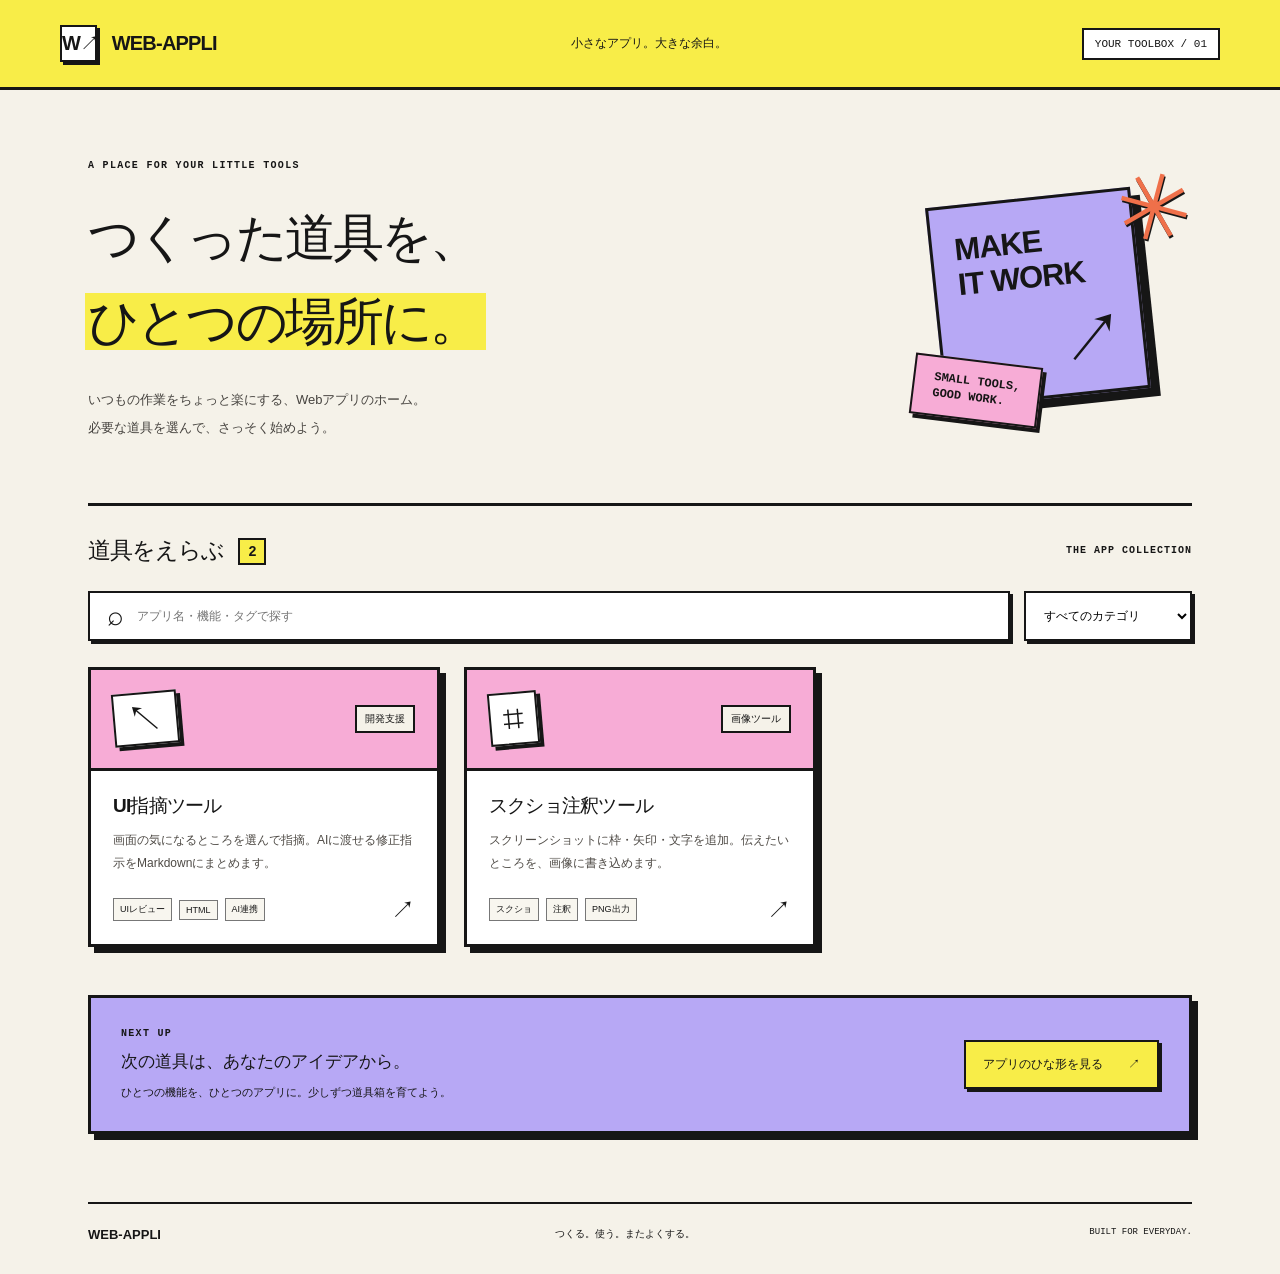
==== index.html @ 0b18ec1f "Add HTML app hub, review tools, and agent workflows" ====
<!doctype html>
<html lang="ja"><head><meta charset="utf-8"><meta name="viewport" content="width=device-width,initial-scale=1"><title>WEB-APPLI — 自分の道具箱</title><link rel="stylesheet" href="assets/home.css"><script defer src="apps/registry.js"></script><script defer src="assets/catalog.js"></script><script defer src="assets/home.js"></script></head>
<body><a class="skip" href="#main">アプリ一覧へ</a>
<header><a class="brand" href="index.html"><span aria-hidden="true">W↗</span> WEB-APPLI</a><span class="header-note">小さなアプリ。大きな余白。</span><span class="edition">YOUR TOOLBOX / 01</span></header>
<main id="main"><section class="hero"><div><p class="eyebrow">A PLACE FOR YOUR LITTLE TOOLS</p><h1>つくった道具を、<br><span>ひとつの場所に。</span></h1><p class="hero-copy">いつもの作業をちょっと楽にする、Webアプリのホーム。<br>必要な道具を選んで、さっそく始めよう。</p></div><div class="hero-art" aria-hidden="true"><div class="art-box">MAKE<br>IT WORK<span>↗</span></div><span class="art-star">✳</span><span class="art-sticker">SMALL TOOLS,<br>GOOD WORK.</span></div></section>
<section class="library" aria-labelledby="apps-title"><div class="section-title"><h2 id="apps-title">道具をえらぶ <span id="app-count">0</span></h2><span>THE APP COLLECTION</span></div>
<div class="toolbar"><label class="search"><span aria-hidden="true">⌕</span><span class="sr-only">アプリを検索</span><input id="search" type="search" placeholder="アプリ名・機能・タグで探す"></label><label><span class="sr-only">カテゴリ</span><select id="category"><option value="">すべてのカテゴリ</option></select></label></div>
<p class="sr-only" id="result-status" role="status"></p><div id="app-grid" class="app-grid"></div>
<div id="empty-state" class="empty" hidden><h3>条件に合う道具がありません。</h3><p>キーワードやカテゴリを変えて探してみてください。</p><button id="reset-search" type="button">検索条件をクリア</button></div>
<noscript>アプリ一覧の表示にはJavaScriptを有効にしてください。</noscript></section>
<aside class="guide"><div><span class="eyebrow">NEXT UP</span><h2>次の道具は、あなたのアイデアから。</h2><p>ひとつの機能を、ひとつのアプリに。少しずつ道具箱を育てよう。</p></div><a href="templates/html-app/index.html">アプリのひな形を見る <span aria-hidden="true">↗</span></a></aside></main>
<footer><strong>WEB-APPLI</strong><span>つくる。使う。またよくする。</span><span>BUILT FOR EVERYDAY.</span></footer></body></html>
---- assets/home.css ----
:root{--ink:#161616;--paper:#f5f2e9;--yellow:#f8ed48;--pink:#f7acd6;--purple:#b7a8f5;--line:3px solid #161616;font-family:-apple-system,BlinkMacSystemFont,"Segoe UI","Hiragino Kaku Gothic ProN",Meiryo,sans-serif;color:var(--ink);background:var(--paper);font-synthesis:none}*{box-sizing:border-box}body{margin:0}a{color:inherit}button,input,select{font:inherit}button,a,input,select{touch-action:manipulation}a:focus-visible,button:focus-visible,input:focus-visible,select:focus-visible{outline:4px solid #6046d7;outline-offset:5px}[hidden]{display:none!important}.sr-only{position:absolute;width:1px;height:1px;overflow:hidden;clip:rect(0,0,0,0);white-space:nowrap}.skip{position:absolute;top:8px;left:8px;transform:translateY(-160%);z-index:5;background:#fff;padding:12px}.skip:focus{transform:none}header{border-bottom:var(--line);display:flex;align-items:center;justify-content:space-between;gap:24px;padding:25px max(28px,calc((100vw - 1160px)/2));background:var(--yellow)}.brand{font-size:20px;font-weight:900;letter-spacing:-.8px;text-decoration:none;white-space:nowrap}.brand>span{display:inline-grid;place-items:center;width:37px;height:37px;border:2px solid var(--ink);background:white;box-shadow:3px 3px 0 var(--ink);margin-right:10px}.header-note{font-size:12px;font-weight:650}.edition{font-family:monospace;font-size:11px;border:2px solid var(--ink);padding:8px 11px;background:white}main{max-width:1160px;margin:auto;padding:0 28px}.hero{display:flex;align-items:center;justify-content:space-between;gap:40px;padding:68px 0 62px}.eyebrow{font:700 10px/1.5 monospace;letter-spacing:.13em;margin:0 0 23px}h1{font-size:clamp(32px,4.1vw,51px);font-weight:900;letter-spacing:-.055em;line-height:1.65;margin:0}h1>span{background:var(--yellow);box-shadow:7px 0 var(--yellow),-3px 0 var(--yellow)}.hero-copy{font-size:13px;line-height:2.1;margin:22px 0 0;color:#46433f}.hero-art{position:relative;width:280px;height:245px;flex-shrink:0}.art-box{background:var(--purple);border:var(--line);box-shadow:9px 9px 0 var(--ink);width:206px;height:202px;position:absolute;top:20px;left:23px;transform:rotate(-6deg);padding:25px 22px;font-weight:950;font-size:31px;line-height:1.12;letter-spacing:-1px}.art-box>span{position:absolute;bottom:15px;right:18px;font-size:65px}.art-star{position:absolute;right:0;top:-15px;font-size:92px;line-height:1;color:#ef704a;text-shadow:2px 2px var(--ink);transform:rotate(15deg)}.art-sticker{position:absolute;bottom:1px;left:0;padding:13px 19px;background:var(--pink);border:2px solid var(--ink);font:800 12px/1.3 monospace;transform:rotate(7deg);box-shadow:4px 4px 0 var(--ink)}.library{border-top:var(--line);padding-top:29px}.section-title{display:flex;align-items:center;justify-content:space-between;gap:20px;margin-bottom:25px}.section-title h2{font-size:23px;margin:0;font-weight:850;letter-spacing:-.04em}.section-title h2>span{display:inline-grid;place-items:center;background:var(--yellow);border:2px solid var(--ink);height:27px;min-width:28px;font:700 14px monospace;vertical-align:middle;margin-left:8px}.section-title>span{font:700 10px monospace;letter-spacing:.1em}.toolbar{display:flex;gap:14px;margin-bottom:26px}.search{display:flex;align-items:center;gap:13px;flex:1;min-width:0;border:2px solid var(--ink);background:#fff;padding:0 17px;box-shadow:3px 3px 0 var(--ink)}.search>span:first-child{font-size:28px}.search input{font-size:12px;width:100%;min-width:0;background:transparent;border:0;padding:16px 0}.toolbar select{border:2px solid var(--ink);background:#fff;min-height:50px;padding:0 34px 0 14px;box-shadow:3px 3px 0 var(--ink);font-size:12px}.app-grid{display:grid;grid-template-columns:repeat(3,minmax(0,1fr));gap:24px}.app-card{display:flex;flex-direction:column;min-height:280px;border:var(--line);box-shadow:6px 6px 0 var(--ink);background:#fff;text-decoration:none;transition:transform .12s,box-shadow .12s;overflow:hidden}.app-card:hover{transform:translate(-2px,-2px);box-shadow:9px 9px 0 var(--ink)}.card-cover{height:101px;background:var(--pink);border-bottom:var(--line);display:flex;justify-content:space-between;align-items:center;padding:20px 22px}.card-symbol{font-weight:900;font-size:37px;line-height:1;border:2px solid var(--ink);background:white;padding:6px 12px;box-shadow:4px 4px 0 var(--ink);transform:rotate(-5deg)}.card-category{font:700 10px monospace;text-transform:uppercase;border:2px solid var(--ink);padding:5px 8px;background:var(--paper)}.card-body{padding:22px;display:flex;flex-direction:column;flex:1}.app-card h3{font-size:19px;font-weight:850;letter-spacing:-.04em;margin:0 0 10px;overflow-wrap:anywhere}.app-card p{font-size:12px;line-height:1.9;color:#4e4a45;margin:0 0 20px;overflow-wrap:anywhere}.card-footer{margin-top:auto;display:flex;align-items:center;flex-wrap:wrap;gap:7px}.tag{font-size:9px;padding:4px 6px;border:1px solid #777;background:#f8f6ef}.card-arrow{margin-left:auto;font-size:24px;line-height:1;font-weight:800}.empty{text-align:center;padding:38px;border:2px dashed #75726a}.empty h3{font-size:17px}.empty p{font-size:12px}.empty button{padding:10px 16px;border:2px solid var(--ink);background:var(--yellow);cursor:pointer}.guide{display:flex;align-items:center;justify-content:space-between;gap:25px;padding:28px 30px;background:var(--purple);border:var(--line);box-shadow:6px 6px 0 var(--ink);margin:48px 0 68px}.guide .eyebrow{display:block;margin-bottom:9px}.guide h2{font-size:17px;margin:0;font-weight:800}.guide p{font-size:11px;line-height:1.9;margin:9px 0 0}.guide>a{display:flex;justify-content:space-between;gap:25px;flex-shrink:0;padding:14px 17px;border:2px solid var(--ink);background:var(--yellow);font-size:12px;font-weight:750;text-decoration:none;box-shadow:3px 3px 0 var(--ink)}.guide>a:hover{transform:translate(-1px,-1px);box-shadow:4px 4px 0 var(--ink)}footer{max-width:1104px;margin:auto;border-top:2px solid var(--ink);padding:23px 0 32px;display:flex;justify-content:space-between;gap:18px;font-size:10px}footer strong{font-size:13px}footer>span:last-child{font-family:monospace;font-size:9px}
@media(max-width:900px){.header-note{display:none}.hero-art{width:230px;transform:scale(.85);transform-origin:right center}.hero{gap:10px}.app-grid{grid-template-columns:repeat(2,minmax(0,1fr))}.guide{align-items:flex-start;flex-direction:column}footer{margin:0 28px}}
@media(max-width:600px){header{padding:20px}.brand{font-size:16px}.edition{font-size:8px;padding:6px}main{padding:0 22px}.hero{padding:38px 0 34px;position:relative;display:block}.hero h1{font-size:33px}.hero-art{display:none}.hero-copy{font-size:11px}.hero .eyebrow{font-size:8px;margin-bottom:16px}.section-title>span{display:none}.section-title h2{font-size:21px}.toolbar{flex-direction:column;gap:12px}.toolbar select{width:100%;min-height:44px}.app-grid{grid-template-columns:1fr}.app-card{min-height:260px}.guide{padding:24px 20px;margin:36px 0 45px}.guide h2{font-size:15px}.guide>a{font-size:11px}footer{margin:0 22px;flex-wrap:wrap;font-size:9px}footer>span:last-child{display:none}}
@media(prefers-reduced-motion:reduce){.app-card{transition:none}}
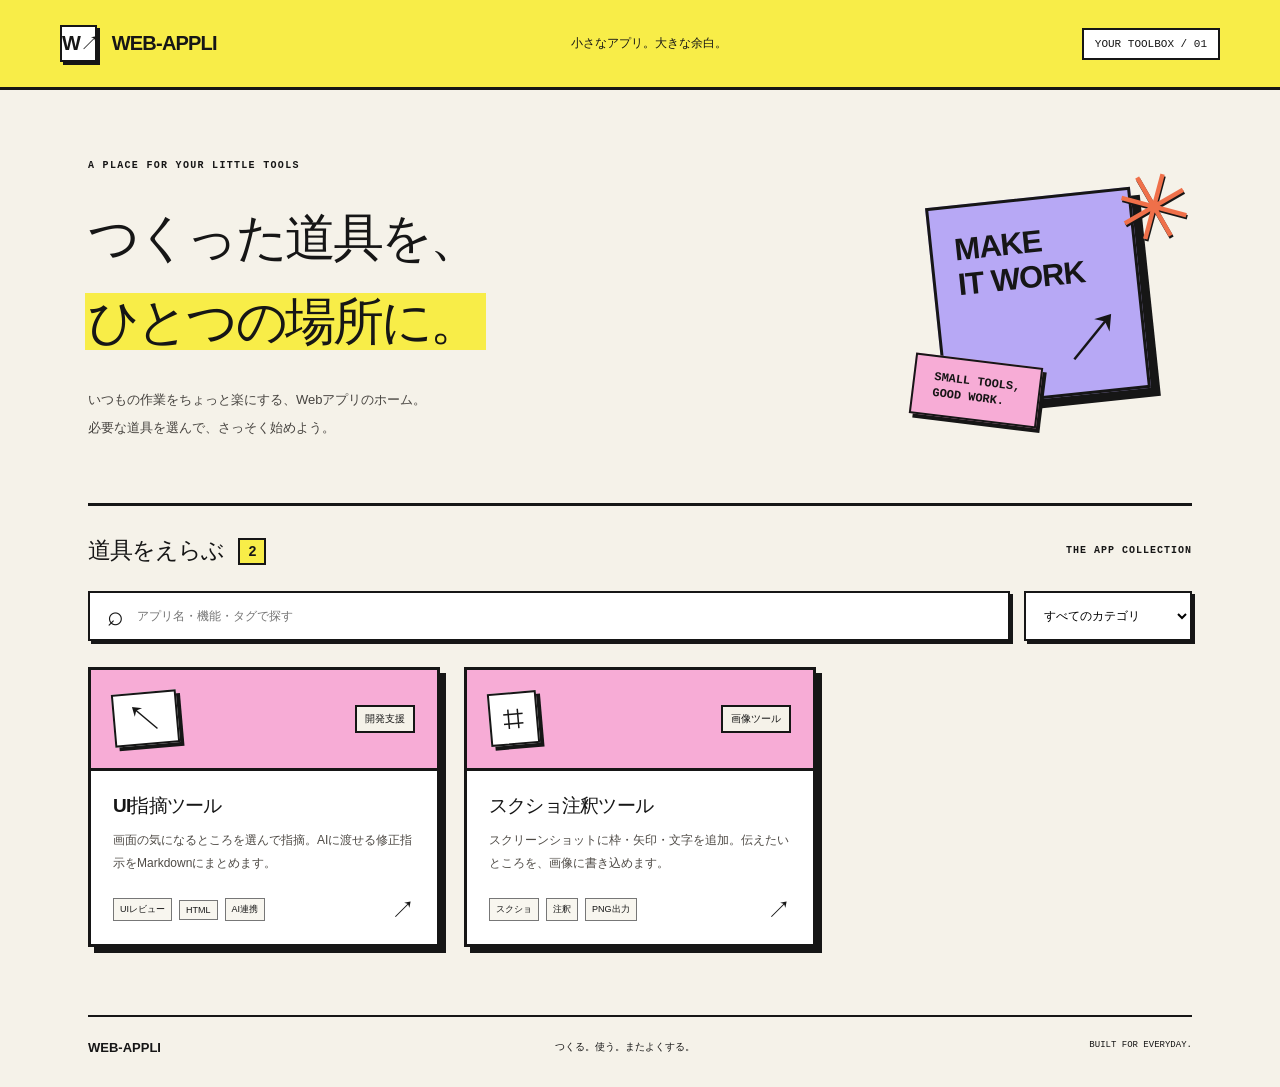
==== commit fceb9748: "Fix annotation editing, arrow controls, and review target matching" ====
--- a/index.html
+++ b/index.html
@@ -8,5 +8,5 @@
 <p class="sr-only" id="result-status" role="status"></p><div id="app-grid" class="app-grid"></div>
 <div id="empty-state" class="empty" hidden><h3>条件に合う道具がありません。</h3><p>キーワードやカテゴリを変えて探してみてください。</p><button id="reset-search" type="button">検索条件をクリア</button></div>
 <noscript>アプリ一覧の表示にはJavaScriptを有効にしてください。</noscript></section>
-<aside class="guide"><div><span class="eyebrow">NEXT UP</span><h2>次の道具は、あなたのアイデアから。</h2><p>ひとつの機能を、ひとつのアプリに。少しずつ道具箱を育てよう。</p></div><a href="templates/html-app/index.html">アプリのひな形を見る <span aria-hidden="true">↗</span></a></aside></main>
+</main>
 <footer><strong>WEB-APPLI</strong><span>つくる。使う。またよくする。</span><span>BUILT FOR EVERYDAY.</span></footer></body></html>
--- a/assets/home.css
+++ b/assets/home.css
@@ -1,4 +1,4 @@
-:root{--ink:#161616;--paper:#f5f2e9;--yellow:#f8ed48;--pink:#f7acd6;--purple:#b7a8f5;--line:3px solid #161616;font-family:-apple-system,BlinkMacSystemFont,"Segoe UI","Hiragino Kaku Gothic ProN",Meiryo,sans-serif;color:var(--ink);background:var(--paper);font-synthesis:none}*{box-sizing:border-box}body{margin:0}a{color:inherit}button,input,select{font:inherit}button,a,input,select{touch-action:manipulation}a:focus-visible,button:focus-visible,input:focus-visible,select:focus-visible{outline:4px solid #6046d7;outline-offset:5px}[hidden]{display:none!important}.sr-only{position:absolute;width:1px;height:1px;overflow:hidden;clip:rect(0,0,0,0);white-space:nowrap}.skip{position:absolute;top:8px;left:8px;transform:translateY(-160%);z-index:5;background:#fff;padding:12px}.skip:focus{transform:none}header{border-bottom:var(--line);display:flex;align-items:center;justify-content:space-between;gap:24px;padding:25px max(28px,calc((100vw - 1160px)/2));background:var(--yellow)}.brand{font-size:20px;font-weight:900;letter-spacing:-.8px;text-decoration:none;white-space:nowrap}.brand>span{display:inline-grid;place-items:center;width:37px;height:37px;border:2px solid var(--ink);background:white;box-shadow:3px 3px 0 var(--ink);margin-right:10px}.header-note{font-size:12px;font-weight:650}.edition{font-family:monospace;font-size:11px;border:2px solid var(--ink);padding:8px 11px;background:white}main{max-width:1160px;margin:auto;padding:0 28px}.hero{display:flex;align-items:center;justify-content:space-between;gap:40px;padding:68px 0 62px}.eyebrow{font:700 10px/1.5 monospace;letter-spacing:.13em;margin:0 0 23px}h1{font-size:clamp(32px,4.1vw,51px);font-weight:900;letter-spacing:-.055em;line-height:1.65;margin:0}h1>span{background:var(--yellow);box-shadow:7px 0 var(--yellow),-3px 0 var(--yellow)}.hero-copy{font-size:13px;line-height:2.1;margin:22px 0 0;color:#46433f}.hero-art{position:relative;width:280px;height:245px;flex-shrink:0}.art-box{background:var(--purple);border:var(--line);box-shadow:9px 9px 0 var(--ink);width:206px;height:202px;position:absolute;top:20px;left:23px;transform:rotate(-6deg);padding:25px 22px;font-weight:950;font-size:31px;line-height:1.12;letter-spacing:-1px}.art-box>span{position:absolute;bottom:15px;right:18px;font-size:65px}.art-star{position:absolute;right:0;top:-15px;font-size:92px;line-height:1;color:#ef704a;text-shadow:2px 2px var(--ink);transform:rotate(15deg)}.art-sticker{position:absolute;bottom:1px;left:0;padding:13px 19px;background:var(--pink);border:2px solid var(--ink);font:800 12px/1.3 monospace;transform:rotate(7deg);box-shadow:4px 4px 0 var(--ink)}.library{border-top:var(--line);padding-top:29px}.section-title{display:flex;align-items:center;justify-content:space-between;gap:20px;margin-bottom:25px}.section-title h2{font-size:23px;margin:0;font-weight:850;letter-spacing:-.04em}.section-title h2>span{display:inline-grid;place-items:center;background:var(--yellow);border:2px solid var(--ink);height:27px;min-width:28px;font:700 14px monospace;vertical-align:middle;margin-left:8px}.section-title>span{font:700 10px monospace;letter-spacing:.1em}.toolbar{display:flex;gap:14px;margin-bottom:26px}.search{display:flex;align-items:center;gap:13px;flex:1;min-width:0;border:2px solid var(--ink);background:#fff;padding:0 17px;box-shadow:3px 3px 0 var(--ink)}.search>span:first-child{font-size:28px}.search input{font-size:12px;width:100%;min-width:0;background:transparent;border:0;padding:16px 0}.toolbar select{border:2px solid var(--ink);background:#fff;min-height:50px;padding:0 34px 0 14px;box-shadow:3px 3px 0 var(--ink);font-size:12px}.app-grid{display:grid;grid-template-columns:repeat(3,minmax(0,1fr));gap:24px}.app-card{display:flex;flex-direction:column;min-height:280px;border:var(--line);box-shadow:6px 6px 0 var(--ink);background:#fff;text-decoration:none;transition:transform .12s,box-shadow .12s;overflow:hidden}.app-card:hover{transform:translate(-2px,-2px);box-shadow:9px 9px 0 var(--ink)}.card-cover{height:101px;background:var(--pink);border-bottom:var(--line);display:flex;justify-content:space-between;align-items:center;padding:20px 22px}.card-symbol{font-weight:900;font-size:37px;line-height:1;border:2px solid var(--ink);background:white;padding:6px 12px;box-shadow:4px 4px 0 var(--ink);transform:rotate(-5deg)}.card-category{font:700 10px monospace;text-transform:uppercase;border:2px solid var(--ink);padding:5px 8px;background:var(--paper)}.card-body{padding:22px;display:flex;flex-direction:column;flex:1}.app-card h3{font-size:19px;font-weight:850;letter-spacing:-.04em;margin:0 0 10px;overflow-wrap:anywhere}.app-card p{font-size:12px;line-height:1.9;color:#4e4a45;margin:0 0 20px;overflow-wrap:anywhere}.card-footer{margin-top:auto;display:flex;align-items:center;flex-wrap:wrap;gap:7px}.tag{font-size:9px;padding:4px 6px;border:1px solid #777;background:#f8f6ef}.card-arrow{margin-left:auto;font-size:24px;line-height:1;font-weight:800}.empty{text-align:center;padding:38px;border:2px dashed #75726a}.empty h3{font-size:17px}.empty p{font-size:12px}.empty button{padding:10px 16px;border:2px solid var(--ink);background:var(--yellow);cursor:pointer}.guide{display:flex;align-items:center;justify-content:space-between;gap:25px;padding:28px 30px;background:var(--purple);border:var(--line);box-shadow:6px 6px 0 var(--ink);margin:48px 0 68px}.guide .eyebrow{display:block;margin-bottom:9px}.guide h2{font-size:17px;margin:0;font-weight:800}.guide p{font-size:11px;line-height:1.9;margin:9px 0 0}.guide>a{display:flex;justify-content:space-between;gap:25px;flex-shrink:0;padding:14px 17px;border:2px solid var(--ink);background:var(--yellow);font-size:12px;font-weight:750;text-decoration:none;box-shadow:3px 3px 0 var(--ink)}.guide>a:hover{transform:translate(-1px,-1px);box-shadow:4px 4px 0 var(--ink)}footer{max-width:1104px;margin:auto;border-top:2px solid var(--ink);padding:23px 0 32px;display:flex;justify-content:space-between;gap:18px;font-size:10px}footer strong{font-size:13px}footer>span:last-child{font-family:monospace;font-size:9px}
-@media(max-width:900px){.header-note{display:none}.hero-art{width:230px;transform:scale(.85);transform-origin:right center}.hero{gap:10px}.app-grid{grid-template-columns:repeat(2,minmax(0,1fr))}.guide{align-items:flex-start;flex-direction:column}footer{margin:0 28px}}
-@media(max-width:600px){header{padding:20px}.brand{font-size:16px}.edition{font-size:8px;padding:6px}main{padding:0 22px}.hero{padding:38px 0 34px;position:relative;display:block}.hero h1{font-size:33px}.hero-art{display:none}.hero-copy{font-size:11px}.hero .eyebrow{font-size:8px;margin-bottom:16px}.section-title>span{display:none}.section-title h2{font-size:21px}.toolbar{flex-direction:column;gap:12px}.toolbar select{width:100%;min-height:44px}.app-grid{grid-template-columns:1fr}.app-card{min-height:260px}.guide{padding:24px 20px;margin:36px 0 45px}.guide h2{font-size:15px}.guide>a{font-size:11px}footer{margin:0 22px;flex-wrap:wrap;font-size:9px}footer>span:last-child{display:none}}
+:root{--ink:#161616;--paper:#f5f2e9;--yellow:#f8ed48;--pink:#f7acd6;--purple:#b7a8f5;--line:3px solid #161616;font-family:-apple-system,BlinkMacSystemFont,"Segoe UI","Hiragino Kaku Gothic ProN",Meiryo,sans-serif;color:var(--ink);background:var(--paper);font-synthesis:none}*{box-sizing:border-box}body{margin:0}a{color:inherit}button,input,select{font:inherit}button,a,input,select{touch-action:manipulation}a:focus-visible,button:focus-visible,input:focus-visible,select:focus-visible{outline:4px solid #6046d7;outline-offset:5px}[hidden]{display:none!important}.sr-only{position:absolute;width:1px;height:1px;overflow:hidden;clip:rect(0,0,0,0);white-space:nowrap}.skip{position:absolute;top:8px;left:8px;transform:translateY(-160%);z-index:5;background:#fff;padding:12px}.skip:focus{transform:none}header{border-bottom:var(--line);display:flex;align-items:center;justify-content:space-between;gap:24px;padding:25px max(28px,calc((100vw - 1160px)/2));background:var(--yellow)}.brand{font-size:20px;font-weight:900;letter-spacing:-.8px;text-decoration:none;white-space:nowrap}.brand>span{display:inline-grid;place-items:center;width:37px;height:37px;border:2px solid var(--ink);background:white;box-shadow:3px 3px 0 var(--ink);margin-right:10px}.header-note{font-size:12px;font-weight:650}.edition{font-family:monospace;font-size:11px;border:2px solid var(--ink);padding:8px 11px;background:white}main{max-width:1160px;margin:auto;padding:0 28px}.hero{display:flex;align-items:center;justify-content:space-between;gap:40px;padding:68px 0 62px}.eyebrow{font:700 10px/1.5 monospace;letter-spacing:.13em;margin:0 0 23px}h1{font-size:clamp(32px,4.1vw,51px);font-weight:900;letter-spacing:-.055em;line-height:1.65;margin:0}h1>span{background:var(--yellow);box-shadow:7px 0 var(--yellow),-3px 0 var(--yellow)}.hero-copy{font-size:13px;line-height:2.1;margin:22px 0 0;color:#46433f}.hero-art{position:relative;width:280px;height:245px;flex-shrink:0}.art-box{background:var(--purple);border:var(--line);box-shadow:9px 9px 0 var(--ink);width:206px;height:202px;position:absolute;top:20px;left:23px;transform:rotate(-6deg);padding:25px 22px;font-weight:950;font-size:31px;line-height:1.12;letter-spacing:-1px}.art-box>span{position:absolute;bottom:15px;right:18px;font-size:65px}.art-star{position:absolute;right:0;top:-15px;font-size:92px;line-height:1;color:#ef704a;text-shadow:2px 2px var(--ink);transform:rotate(15deg)}.art-sticker{position:absolute;bottom:1px;left:0;padding:13px 19px;background:var(--pink);border:2px solid var(--ink);font:800 12px/1.3 monospace;transform:rotate(7deg);box-shadow:4px 4px 0 var(--ink)}.library{margin-bottom:68px;border-top:var(--line);padding-top:29px}.section-title{display:flex;align-items:center;justify-content:space-between;gap:20px;margin-bottom:25px}.section-title h2{font-size:23px;margin:0;font-weight:850;letter-spacing:-.04em}.section-title h2>span{display:inline-grid;place-items:center;background:var(--yellow);border:2px solid var(--ink);height:27px;min-width:28px;font:700 14px monospace;vertical-align:middle;margin-left:8px}.section-title>span{font:700 10px monospace;letter-spacing:.1em}.toolbar{display:flex;gap:14px;margin-bottom:26px}.search{display:flex;align-items:center;gap:13px;flex:1;min-width:0;border:2px solid var(--ink);background:#fff;padding:0 17px;box-shadow:3px 3px 0 var(--ink)}.search>span:first-child{font-size:28px}.search input{font-size:12px;width:100%;min-width:0;background:transparent;border:0;padding:16px 0}.toolbar select{border:2px solid var(--ink);background:#fff;min-height:50px;padding:0 34px 0 14px;box-shadow:3px 3px 0 var(--ink);font-size:12px}.app-grid{display:grid;grid-template-columns:repeat(3,minmax(0,1fr));gap:24px}.app-card{display:flex;flex-direction:column;min-height:280px;border:var(--line);box-shadow:6px 6px 0 var(--ink);background:#fff;text-decoration:none;transition:transform .12s,box-shadow .12s;overflow:hidden}.app-card:hover{transform:translate(-2px,-2px);box-shadow:9px 9px 0 var(--ink)}.card-cover{height:101px;background:var(--pink);border-bottom:var(--line);display:flex;justify-content:space-between;align-items:center;padding:20px 22px}.card-symbol{font-weight:900;font-size:37px;line-height:1;border:2px solid var(--ink);background:white;padding:6px 12px;box-shadow:4px 4px 0 var(--ink);transform:rotate(-5deg)}.card-category{font:700 10px monospace;text-transform:uppercase;border:2px solid var(--ink);padding:5px 8px;background:var(--paper)}.card-body{padding:22px;display:flex;flex-direction:column;flex:1}.app-card h3{font-size:19px;font-weight:850;letter-spacing:-.04em;margin:0 0 10px;overflow-wrap:anywhere}.app-card p{font-size:12px;line-height:1.9;color:#4e4a45;margin:0 0 20px;overflow-wrap:anywhere}.card-footer{margin-top:auto;display:flex;align-items:center;flex-wrap:wrap;gap:7px}.tag{font-size:9px;padding:4px 6px;border:1px solid #777;background:#f8f6ef}.card-arrow{margin-left:auto;font-size:24px;line-height:1;font-weight:800}.empty{text-align:center;padding:38px;border:2px dashed #75726a}.empty h3{font-size:17px}.empty p{font-size:12px}.empty button{padding:10px 16px;border:2px solid var(--ink);background:var(--yellow);cursor:pointer}footer{max-width:1104px;margin:auto;border-top:2px solid var(--ink);padding:23px 0 32px;display:flex;justify-content:space-between;gap:18px;font-size:10px}footer strong{font-size:13px}footer>span:last-child{font-family:monospace;font-size:9px}
+@media(max-width:900px){.header-note{display:none}.hero-art{width:230px;transform:scale(.85);transform-origin:right center}.hero{gap:10px}.app-grid{grid-template-columns:repeat(2,minmax(0,1fr))}footer{margin:0 28px}}
+@media(max-width:600px){header{padding:20px}.brand{font-size:16px}.edition{font-size:8px;padding:6px}main{padding:0 22px}.hero{padding:38px 0 34px;position:relative;display:block}.hero h1{font-size:33px}.hero-art{display:none}.hero-copy{font-size:11px}.hero .eyebrow{font-size:8px;margin-bottom:16px}.section-title>span{display:none}.section-title h2{font-size:21px}.toolbar{flex-direction:column;gap:12px}.toolbar select{width:100%;min-height:44px}.app-grid{grid-template-columns:1fr}.app-card{min-height:260px}footer{margin:0 22px;flex-wrap:wrap;font-size:9px}footer>span:last-child{display:none}}
 @media(prefers-reduced-motion:reduce){.app-card{transition:none}}
